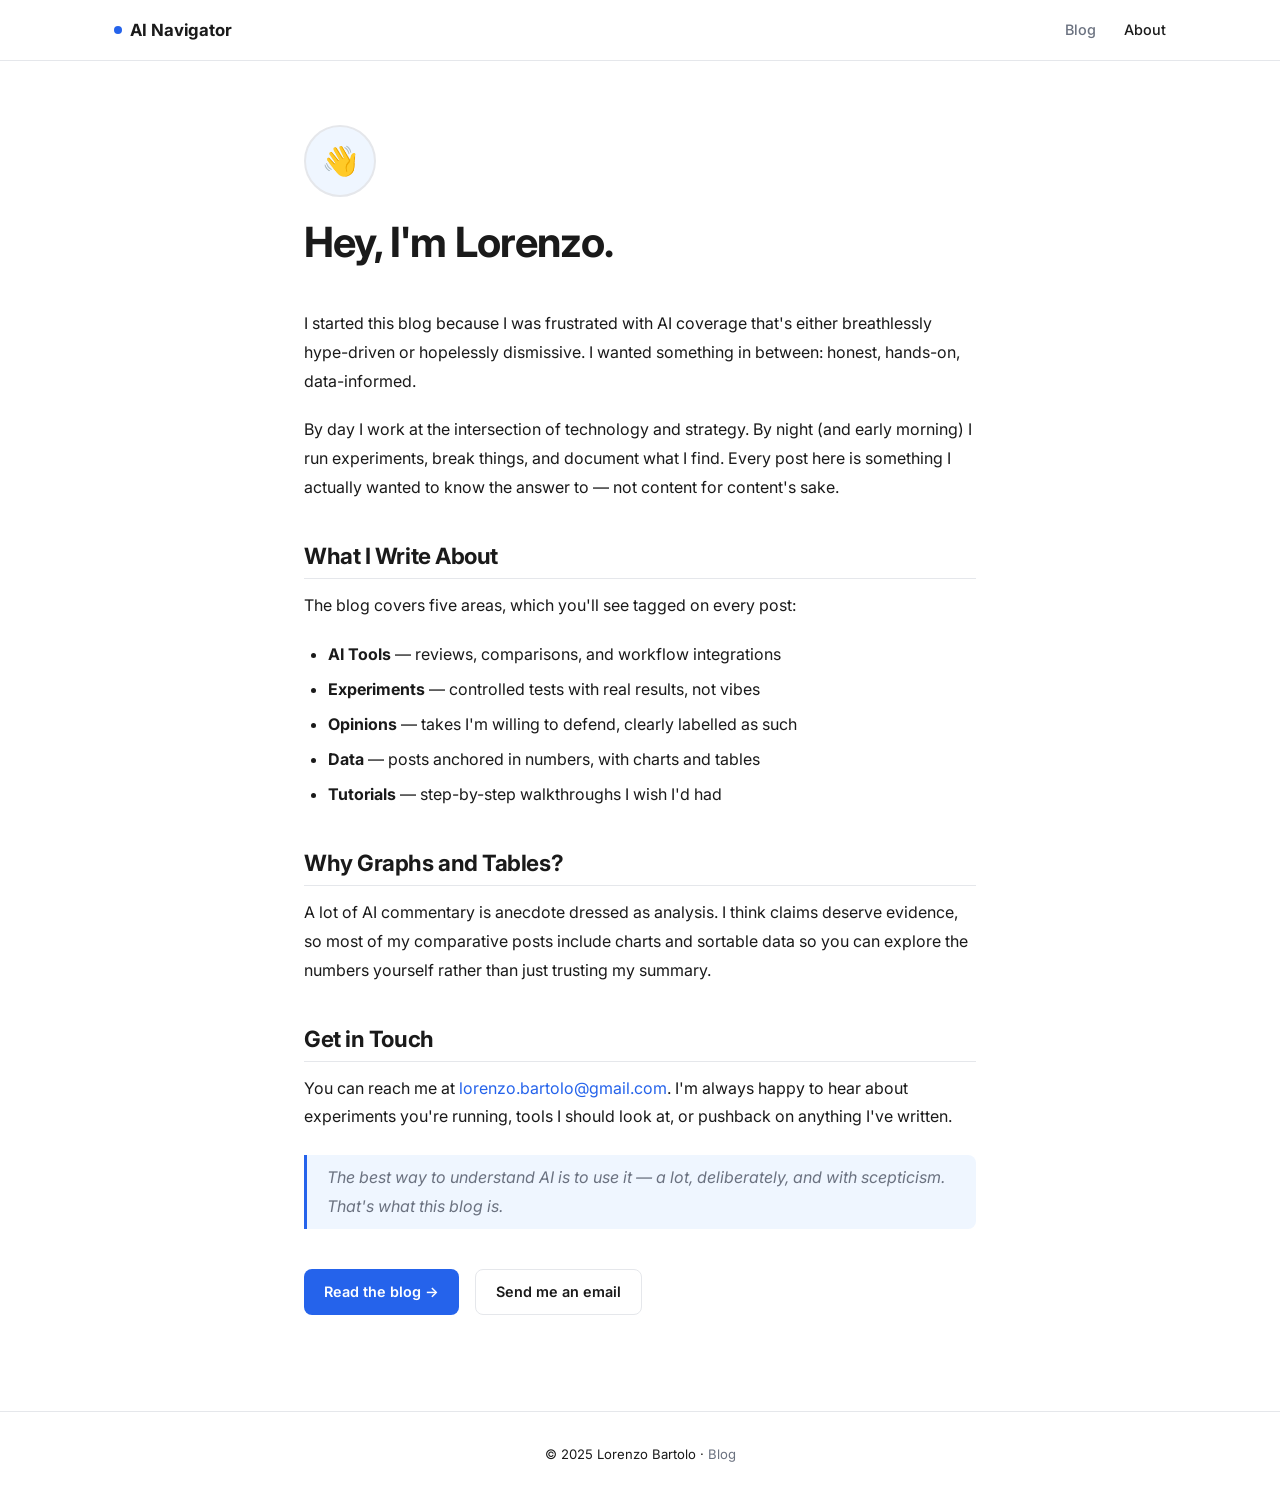
==== about.html @ c218f77f "Add initial project structure with core files - Created .gitignore to exclude node_modules, environm" ====
<!DOCTYPE html>
<html lang="en">
<head>
  <meta charset="UTF-8" />
  <meta name="viewport" content="width=device-width, initial-scale=1.0" />
  <title>About — AI Navigator</title>
  <meta name="description" content="About AI Navigator — Lorenzo Bartolo's blog on navigating the AI landscape." />
  <link rel="preconnect" href="https://fonts.googleapis.com" />
  <link rel="preconnect" href="https://fonts.gstatic.com" crossorigin />
  <link href="https://fonts.googleapis.com/css2?family=Inter:wght@400;500;600;700&display=swap" rel="stylesheet" />
  <link rel="stylesheet" href="style.css" />
</head>
<body>

  <!-- ── Navigation ── -->
  <nav class="nav">
    <div class="nav__inner">
      <a href="index.html" class="nav__logo">
        <span class="nav__logo-dot"></span>
        AI Navigator
      </a>
      <ul class="nav__links">
        <li><a href="index.html">Blog</a></li>
        <li><a href="about.html" class="active">About</a></li>
      </ul>
    </div>
  </nav>

  <!-- ── About ── -->
  <main class="about-layout">

    <div class="about-header">
      <div class="about-avatar" aria-hidden="true">👋</div>
      <h1>Hey, I'm Lorenzo.</h1>
    </div>

    <div class="post-body">

      <p>
        I started this blog because I was frustrated with AI coverage that's either
        breathlessly hype-driven or hopelessly dismissive. I wanted something in between:
        honest, hands-on, data-informed.
      </p>

      <p>
        By day I work at the intersection of technology and strategy. By night (and early
        morning) I run experiments, break things, and document what I find. Every post here
        is something I actually wanted to know the answer to — not content for content's sake.
      </p>

      <h2>What I Write About</h2>

      <p>
        The blog covers five areas, which you'll see tagged on every post:
      </p>

      <ul>
        <li><strong>AI Tools</strong> — reviews, comparisons, and workflow integrations</li>
        <li><strong>Experiments</strong> — controlled tests with real results, not vibes</li>
        <li><strong>Opinions</strong> — takes I'm willing to defend, clearly labelled as such</li>
        <li><strong>Data</strong> — posts anchored in numbers, with charts and tables</li>
        <li><strong>Tutorials</strong> — step-by-step walkthroughs I wish I'd had</li>
      </ul>

      <h2>Why Graphs and Tables?</h2>

      <p>
        A lot of AI commentary is anecdote dressed as analysis. I think claims deserve
        evidence, so most of my comparative posts include charts and sortable data so you
        can explore the numbers yourself rather than just trusting my summary.
      </p>

      <h2>Get in Touch</h2>

      <p>
        You can reach me at
        <a href="mailto:lorenzo.bartolo@gmail.com">lorenzo.bartolo@gmail.com</a>.
        I'm always happy to hear about experiments you're running, tools I should look at,
        or pushback on anything I've written.
      </p>

      <blockquote>
        The best way to understand AI is to use it — a lot, deliberately, and with scepticism.
        That's what this blog is.
      </blockquote>

    </div>

    <div style="margin-top: 2.5rem; display: flex; gap: 1rem; flex-wrap: wrap;">
      <a href="index.html" class="btn btn--primary">Read the blog →</a>
      <a href="mailto:lorenzo.bartolo@gmail.com" class="btn btn--ghost">Send me an email</a>
    </div>

  </main>

  <!-- ── Footer ── -->
  <footer class="footer">
    <p>© 2025 Lorenzo Bartolo · <a href="index.html">Blog</a></p>
  </footer>

  <script src="app.js"></script>
</body>
</html>
---- style.css ----
/* =========================================
   AI Navigator Blog — Shared Stylesheet
   Clean & Minimal
   ========================================= */

/* --- Reset & Base --- */
*, *::before, *::after { box-sizing: border-box; margin: 0; padding: 0; }

:root {
  --text:       #1a1a1a;
  --text-muted: #6b7280;
  --border:     #e5e7eb;
  --bg:         #ffffff;
  --bg-subtle:  #f9fafb;
  --accent:     #2563eb;
  --accent-light: #eff6ff;
  --accent-dark:  #1d4ed8;
  --tag-bg:     #f3f4f6;
  --tag-text:   #374151;
  --radius:     8px;
  --radius-lg:  14px;
  --shadow-sm:  0 1px 3px rgba(0,0,0,.06);
  --shadow:     0 4px 16px rgba(0,0,0,.08);
  --max-w:      720px;
  --max-w-wide: 1100px;
}

html { font-size: 16px; scroll-behavior: smooth; }

body {
  font-family: 'Inter', system-ui, -apple-system, sans-serif;
  background: var(--bg);
  color: var(--text);
  line-height: 1.6;
  -webkit-font-smoothing: antialiased;
}

a { color: var(--accent); text-decoration: none; }
a:hover { text-decoration: underline; }

img { max-width: 100%; display: block; }

/* --- Typography --- */
h1, h2, h3, h4 {
  font-weight: 700;
  line-height: 1.25;
  letter-spacing: -0.02em;
}
h1 { font-size: clamp(1.8rem, 4vw, 2.6rem); }
h2 { font-size: clamp(1.4rem, 3vw, 1.9rem); }
h3 { font-size: 1.2rem; }
h4 { font-size: 1rem; }

p { margin-bottom: 1rem; color: var(--text); }
p:last-child { margin-bottom: 0; }

/* --- Layout Utilities --- */
.container {
  max-width: var(--max-w-wide);
  margin: 0 auto;
  padding: 0 1.5rem;
}
.container--narrow { max-width: var(--max-w); }

/* --- Navigation --- */
.nav {
  position: sticky;
  top: 0;
  z-index: 100;
  background: rgba(255,255,255,0.92);
  backdrop-filter: blur(10px);
  border-bottom: 1px solid var(--border);
}

.nav__inner {
  display: flex;
  align-items: center;
  justify-content: space-between;
  max-width: var(--max-w-wide);
  margin: 0 auto;
  padding: 0 1.5rem;
  height: 60px;
}

.nav__logo {
  font-size: 1.05rem;
  font-weight: 700;
  color: var(--text);
  text-decoration: none;
  display: flex;
  align-items: center;
  gap: 0.5rem;
}
.nav__logo:hover { text-decoration: none; color: var(--accent); }
.nav__logo-dot {
  width: 8px; height: 8px;
  border-radius: 50%;
  background: var(--accent);
  display: inline-block;
}

.nav__links {
  display: flex;
  gap: 1.75rem;
  list-style: none;
  align-items: center;
}

.nav__links a {
  color: var(--text-muted);
  font-size: 0.9rem;
  font-weight: 500;
  transition: color .15s;
  text-decoration: none;
}
.nav__links a:hover, .nav__links a.active { color: var(--text); }

/* --- Hero (Home) --- */
.hero {
  padding: 5rem 1.5rem 3.5rem;
  text-align: center;
  max-width: var(--max-w);
  margin: 0 auto;
}
.hero__eyebrow {
  font-size: 0.8rem;
  font-weight: 600;
  letter-spacing: .1em;
  text-transform: uppercase;
  color: var(--accent);
  margin-bottom: 1rem;
}
.hero__title { margin-bottom: 1rem; }
.hero__desc {
  font-size: 1.1rem;
  color: var(--text-muted);
  max-width: 500px;
  margin: 0 auto;
}

/* --- Tag Filter Bar --- */
.tag-bar {
  display: flex;
  gap: 0.5rem;
  flex-wrap: wrap;
  align-items: center;
  margin-bottom: 2rem;
}

.tag-bar__label {
  font-size: 0.8rem;
  font-weight: 600;
  color: var(--text-muted);
  text-transform: uppercase;
  letter-spacing: .08em;
  margin-right: 0.25rem;
}

/* --- Tags --- */
.tag {
  display: inline-flex;
  align-items: center;
  font-size: 0.75rem;
  font-weight: 600;
  padding: 0.25rem 0.65rem;
  border-radius: 999px;
  background: var(--tag-bg);
  color: var(--tag-text);
  transition: background .15s, color .15s;
  cursor: pointer;
  border: 1px solid transparent;
  user-select: none;
}
.tag:hover { background: var(--accent-light); color: var(--accent); }
.tag.active {
  background: var(--accent);
  color: #fff;
}

/* Tag colors by category */
.tag--ai-tools    { --tag-bg: #eff6ff; --tag-text: #2563eb; }
.tag--experiments { --tag-bg: #f0fdf4; --tag-text: #16a34a; }
.tag--opinions    { --tag-bg: #fef3c7; --tag-text: #d97706; }
.tag--data        { --tag-bg: #fdf4ff; --tag-text: #9333ea; }
.tag--tutorials   { --tag-bg: #fff1f2; --tag-text: #e11d48; }

/* --- Post Grid --- */
.post-grid {
  display: grid;
  grid-template-columns: repeat(auto-fill, minmax(300px, 1fr));
  gap: 1.5rem;
  margin-bottom: 4rem;
}

/* --- Post Card --- */
.post-card {
  border: 1px solid var(--border);
  border-radius: var(--radius-lg);
  padding: 1.5rem;
  background: var(--bg);
  transition: box-shadow .2s, transform .2s;
  display: flex;
  flex-direction: column;
  gap: 0.75rem;
  cursor: pointer;
  text-decoration: none;
  color: inherit;
}
.post-card:hover {
  box-shadow: var(--shadow);
  transform: translateY(-2px);
  text-decoration: none;
  color: inherit;
}

.post-card__tags { display: flex; gap: 0.4rem; flex-wrap: wrap; }
.post-card__title { font-size: 1.1rem; font-weight: 700; line-height: 1.3; }
.post-card__excerpt { font-size: 0.9rem; color: var(--text-muted); line-height: 1.55; }
.post-card__meta {
  display: flex;
  align-items: center;
  gap: 0.5rem;
  font-size: 0.78rem;
  color: var(--text-muted);
  margin-top: auto;
  padding-top: 0.5rem;
  border-top: 1px solid var(--border);
}
.post-card__meta-dot { width: 3px; height: 3px; border-radius: 50%; background: var(--border); }

/* --- No Results --- */
.no-results {
  text-align: center;
  padding: 3rem 1rem;
  color: var(--text-muted);
  grid-column: 1 / -1;
}
.no-results p { font-size: 1.1rem; }

/* --- Section Divider --- */
.section-divider {
  border: none;
  border-top: 1px solid var(--border);
  margin: 3rem 0;
}

/* --- Newsletter --- */
.newsletter {
  background: var(--bg-subtle);
  border: 1px solid var(--border);
  border-radius: var(--radius-lg);
  padding: 2.5rem;
  text-align: center;
  margin-bottom: 4rem;
}
.newsletter h2 { font-size: 1.4rem; margin-bottom: 0.5rem; }
.newsletter p { color: var(--text-muted); margin-bottom: 1.5rem; }

.newsletter__form {
  display: flex;
  gap: 0.5rem;
  max-width: 420px;
  margin: 0 auto;
  flex-wrap: wrap;
}
.newsletter__input {
  flex: 1;
  min-width: 200px;
  padding: 0.65rem 1rem;
  border: 1px solid var(--border);
  border-radius: var(--radius);
  font-size: 0.9rem;
  outline: none;
  transition: border-color .15s;
  background: var(--bg);
}
.newsletter__input:focus { border-color: var(--accent); }

/* --- Buttons --- */
.btn {
  display: inline-flex;
  align-items: center;
  gap: 0.4rem;
  padding: 0.65rem 1.25rem;
  border-radius: var(--radius);
  font-size: 0.9rem;
  font-weight: 600;
  cursor: pointer;
  border: none;
  transition: background .15s, transform .1s;
}
.btn:active { transform: scale(.98); }

.btn--primary {
  background: var(--accent);
  color: #fff;
}
.btn--primary:hover { background: var(--accent-dark); text-decoration: none; color: #fff; }

.btn--ghost {
  background: transparent;
  color: var(--text);
  border: 1px solid var(--border);
}
.btn--ghost:hover { background: var(--bg-subtle); text-decoration: none; color: var(--text); }

/* --- Footer --- */
.footer {
  border-top: 1px solid var(--border);
  padding: 2rem 1.5rem;
  text-align: center;
  font-size: 0.82rem;
  color: var(--text-muted);
}
.footer a { color: var(--text-muted); }
.footer a:hover { color: var(--text); }

/* --- Post Page Layout --- */
.post-layout {
  max-width: var(--max-w);
  margin: 3rem auto 5rem;
  padding: 0 1.5rem;
}

.post-header { margin-bottom: 2.5rem; }
.post-header__tags { display: flex; gap: 0.4rem; margin-bottom: 1rem; }
.post-header__title { margin-bottom: 0.75rem; }
.post-header__meta {
  font-size: 0.85rem;
  color: var(--text-muted);
  display: flex;
  gap: 1rem;
  align-items: center;
  flex-wrap: wrap;
}

/* --- Post Body --- */
.post-body { line-height: 1.8; }

.post-body h2 {
  font-size: 1.4rem;
  margin: 2.5rem 0 0.75rem;
  padding-bottom: 0.5rem;
  border-bottom: 1px solid var(--border);
}
.post-body h3 { font-size: 1.15rem; margin: 2rem 0 0.5rem; }
.post-body p { color: var(--text); margin-bottom: 1.25rem; }

.post-body ul, .post-body ol {
  margin: 1rem 0 1.25rem 1.5rem;
  color: var(--text);
}
.post-body li { margin-bottom: 0.4rem; }

.post-body blockquote {
  border-left: 3px solid var(--accent);
  padding: 0.5rem 1.25rem;
  margin: 1.5rem 0;
  background: var(--accent-light);
  border-radius: 0 var(--radius) var(--radius) 0;
  color: var(--text-muted);
  font-style: italic;
}

.post-body code {
  font-family: 'Fira Code', 'Cascadia Code', monospace;
  font-size: 0.85em;
  background: var(--tag-bg);
  padding: 0.1em 0.35em;
  border-radius: 4px;
  color: #e11d48;
}

/* --- Chart Container --- */
.chart-wrap {
  background: var(--bg);
  border: 1px solid var(--border);
  border-radius: var(--radius-lg);
  padding: 1.5rem;
  margin: 1.5rem 0;
}
.chart-wrap__title {
  font-size: 0.85rem;
  font-weight: 600;
  color: var(--text-muted);
  text-transform: uppercase;
  letter-spacing: .07em;
  margin-bottom: 1rem;
}
.chart-wrap canvas { max-height: 300px; }

/* --- Data Table --- */
.table-wrap {
  overflow-x: auto;
  border: 1px solid var(--border);
  border-radius: var(--radius-lg);
  margin: 1.5rem 0;
}

.data-table {
  width: 100%;
  border-collapse: collapse;
  font-size: 0.88rem;
}
.data-table th {
  background: var(--bg-subtle);
  padding: 0.75rem 1rem;
  text-align: left;
  font-size: 0.75rem;
  font-weight: 700;
  text-transform: uppercase;
  letter-spacing: .07em;
  color: var(--text-muted);
  border-bottom: 1px solid var(--border);
  cursor: pointer;
  user-select: none;
  white-space: nowrap;
}
.data-table th:hover { color: var(--text); }
.data-table th .sort-icon { margin-left: 4px; opacity: 0.4; }
.data-table th.sorted .sort-icon { opacity: 1; color: var(--accent); }

.data-table td {
  padding: 0.75rem 1rem;
  border-bottom: 1px solid var(--border);
  color: var(--text);
}
.data-table tr:last-child td { border-bottom: none; }
.data-table tr:hover td { background: var(--bg-subtle); }

/* Score bar inside table */
.score-bar {
  display: flex;
  align-items: center;
  gap: 0.5rem;
}
.score-bar__track {
  flex: 1;
  height: 6px;
  background: var(--tag-bg);
  border-radius: 999px;
  overflow: hidden;
}
.score-bar__fill {
  height: 100%;
  border-radius: 999px;
  background: var(--accent);
  transition: width .3s;
}

/* --- About Page --- */
.about-layout {
  max-width: var(--max-w);
  margin: 4rem auto 6rem;
  padding: 0 1.5rem;
}
.about-header { margin-bottom: 2.5rem; }
.about-avatar {
  width: 72px;
  height: 72px;
  border-radius: 50%;
  background: var(--accent-light);
  border: 2px solid var(--border);
  display: flex;
  align-items: center;
  justify-content: center;
  font-size: 1.8rem;
  margin-bottom: 1.25rem;
}

/* --- Toast / Success --- */
.toast {
  display: none;
  background: #022c22;
  color: #86efac;
  font-size: 0.85rem;
  padding: 0.6rem 1rem;
  border-radius: var(--radius);
  margin-top: 0.75rem;
  text-align: center;
}
.toast.show { display: block; }

/* --- Responsive --- */
@media (max-width: 640px) {
  .nav__links { gap: 1rem; }
  .post-grid { grid-template-columns: 1fr; }
  .newsletter { padding: 1.5rem 1rem; }
  .newsletter__form { flex-direction: column; }
  .hero { padding: 3rem 1rem 2rem; }
}
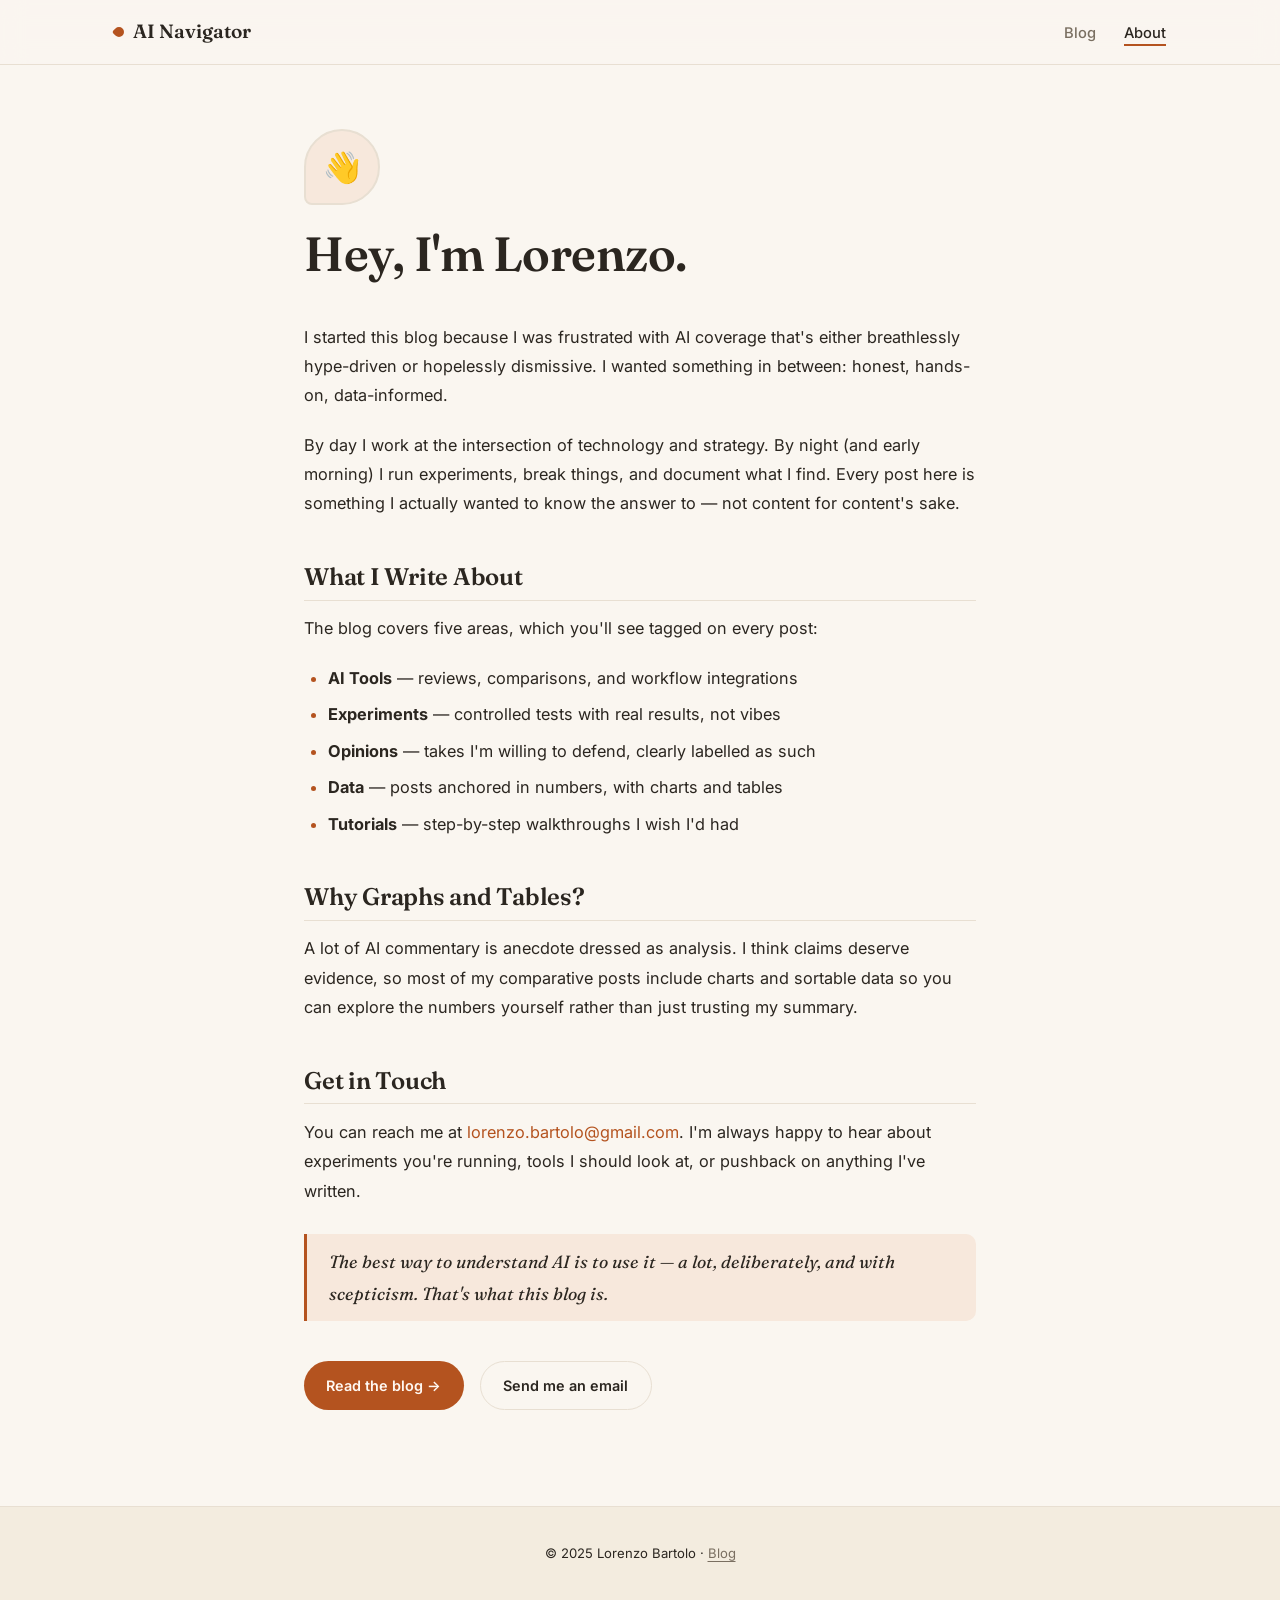
==== commit 90d2cd77: "Redesign UI with humanistic tech theme - Warm paper-tone palette (cream background, warm ink, terrac" ====
--- a/about.html
+++ b/about.html
@@ -7,7 +7,7 @@
   <meta name="description" content="About AI Navigator — Lorenzo Bartolo's blog on navigating the AI landscape." />
   <link rel="preconnect" href="https://fonts.googleapis.com" />
   <link rel="preconnect" href="https://fonts.gstatic.com" crossorigin />
-  <link href="https://fonts.googleapis.com/css2?family=Inter:wght@400;500;600;700&display=swap" rel="stylesheet" />
+  <link href="https://fonts.googleapis.com/css2?family=Fraunces:ital,opsz,wght@0,9..144,500..700;1,9..144,500..700&family=Inter:wght@400;500;600;700&display=swap" rel="stylesheet" />
   <link rel="stylesheet" href="style.css" />
 </head>
 <body>
--- a/style.css
+++ b/style.css
@@ -1,55 +1,74 @@
 /* =========================================
    AI Navigator Blog — Shared Stylesheet
-   Clean & Minimal
+   Theme: Humanistic Tech
+   Warm paper tones, serif display type,
+   terracotta & sage accents, soft shapes.
    ========================================= */
 
 /* --- Reset & Base --- */
 *, *::before, *::after { box-sizing: border-box; margin: 0; padding: 0; }
 
 :root {
-  --text:       #1a1a1a;
-  --text-muted: #6b7280;
-  --border:     #e5e7eb;
-  --bg:         #ffffff;
-  --bg-subtle:  #f9fafb;
-  --accent:     #2563eb;
-  --accent-light: #eff6ff;
-  --accent-dark:  #1d4ed8;
-  --tag-bg:     #f3f4f6;
-  --tag-text:   #374151;
-  --radius:     8px;
-  --radius-lg:  14px;
-  --shadow-sm:  0 1px 3px rgba(0,0,0,.06);
-  --shadow:     0 4px 16px rgba(0,0,0,.08);
+  /* Ink & paper */
+  --text:       #2b2620;
+  --text-muted: #7a6f61;
+  --border:     #e8dfd2;
+  --bg:         #faf6f0;
+  --bg-subtle:  #f3ecdf;
+  --surface:    #fffdf9;
+
+  /* Terracotta accent */
+  --accent:       #b4531f;
+  --accent-light: #f7e8dc;
+  --accent-dark:  #93431a;
+
+  /* Sage secondary */
+  --sage:       #5d7052;
+  --sage-light: #ecf0e5;
+
+  --tag-bg:     #efe7d9;
+  --tag-text:   #5c5244;
+
+  --radius:     10px;
+  --radius-lg:  18px;
+  --shadow-sm:  0 1px 3px rgba(90, 70, 40, .08);
+  --shadow:     0 6px 24px rgba(90, 70, 40, .12);
   --max-w:      720px;
   --max-w-wide: 1100px;
+
+  --font-body:    'Inter', system-ui, -apple-system, sans-serif;
+  --font-display: 'Fraunces', 'Georgia', serif;
 }
 
 html { font-size: 16px; scroll-behavior: smooth; }
 
 body {
-  font-family: 'Inter', system-ui, -apple-system, sans-serif;
+  font-family: var(--font-body);
   background: var(--bg);
   color: var(--text);
-  line-height: 1.6;
+  line-height: 1.65;
   -webkit-font-smoothing: antialiased;
 }
 
+::selection { background: var(--accent-light); color: var(--accent-dark); }
+
 a { color: var(--accent); text-decoration: none; }
-a:hover { text-decoration: underline; }
+a:hover { text-decoration: underline; text-underline-offset: 3px; }
 
 img { max-width: 100%; display: block; }
 
 /* --- Typography --- */
 h1, h2, h3, h4 {
-  font-weight: 700;
-  line-height: 1.25;
-  letter-spacing: -0.02em;
-}
-h1 { font-size: clamp(1.8rem, 4vw, 2.6rem); }
-h2 { font-size: clamp(1.4rem, 3vw, 1.9rem); }
-h3 { font-size: 1.2rem; }
-h4 { font-size: 1rem; }
+  font-family: var(--font-display);
+  font-weight: 600;
+  line-height: 1.2;
+  letter-spacing: -0.01em;
+  color: var(--text);
+}
+h1 { font-size: clamp(2rem, 4.5vw, 3rem); }
+h2 { font-size: clamp(1.45rem, 3vw, 2rem); }
+h3 { font-size: 1.25rem; }
+h4 { font-size: 1.05rem; }
 
 p { margin-bottom: 1rem; color: var(--text); }
 p:last-child { margin-bottom: 0; }
@@ -67,8 +86,8 @@
   position: sticky;
   top: 0;
   z-index: 100;
-  background: rgba(255,255,255,0.92);
-  backdrop-filter: blur(10px);
+  background: rgba(250, 246, 240, 0.9);
+  backdrop-filter: blur(12px);
   border-bottom: 1px solid var(--border);
 }
 
@@ -79,24 +98,26 @@
   max-width: var(--max-w-wide);
   margin: 0 auto;
   padding: 0 1.5rem;
-  height: 60px;
+  height: 64px;
 }
 
 .nav__logo {
-  font-size: 1.05rem;
-  font-weight: 700;
+  font-family: var(--font-display);
+  font-size: 1.2rem;
+  font-weight: 600;
   color: var(--text);
   text-decoration: none;
   display: flex;
   align-items: center;
-  gap: 0.5rem;
+  gap: 0.55rem;
 }
 .nav__logo:hover { text-decoration: none; color: var(--accent); }
 .nav__logo-dot {
-  width: 8px; height: 8px;
-  border-radius: 50%;
+  width: 10px; height: 10px;
+  border-radius: 50% 50% 50% 2px;
   background: var(--accent);
   display: inline-block;
+  transform: rotate(45deg);
 }
 
 .nav__links {
@@ -108,16 +129,19 @@
 
 .nav__links a {
   color: var(--text-muted);
-  font-size: 0.9rem;
+  font-size: 0.92rem;
   font-weight: 500;
   transition: color .15s;
   text-decoration: none;
-}
-.nav__links a:hover, .nav__links a.active { color: var(--text); }
+  padding-bottom: 2px;
+  border-bottom: 2px solid transparent;
+}
+.nav__links a:hover { color: var(--text); }
+.nav__links a.active { color: var(--text); border-bottom-color: var(--accent); }
 
 /* --- Hero (Home) --- */
 .hero {
-  padding: 5rem 1.5rem 3.5rem;
+  padding: 5.5rem 1.5rem 4rem;
   text-align: center;
   max-width: var(--max-w);
   margin: 0 auto;
@@ -125,16 +149,20 @@
 .hero__eyebrow {
   font-size: 0.8rem;
   font-weight: 600;
-  letter-spacing: .1em;
+  letter-spacing: .14em;
   text-transform: uppercase;
-  color: var(--accent);
-  margin-bottom: 1rem;
-}
-.hero__title { margin-bottom: 1rem; }
+  color: var(--sage);
+  margin-bottom: 1.1rem;
+}
+.hero__title {
+  margin-bottom: 1.1rem;
+  font-style: italic;
+  font-weight: 550;
+}
 .hero__desc {
-  font-size: 1.1rem;
-  color: var(--text-muted);
-  max-width: 500px;
+  font-size: 1.12rem;
+  color: var(--text-muted);
+  max-width: 520px;
   margin: 0 auto;
 }
 
@@ -152,7 +180,7 @@
   font-weight: 600;
   color: var(--text-muted);
   text-transform: uppercase;
-  letter-spacing: .08em;
+  letter-spacing: .1em;
   margin-right: 0.25rem;
 }
 
@@ -162,27 +190,28 @@
   align-items: center;
   font-size: 0.75rem;
   font-weight: 600;
-  padding: 0.25rem 0.65rem;
+  padding: 0.28rem 0.7rem;
   border-radius: 999px;
   background: var(--tag-bg);
   color: var(--tag-text);
-  transition: background .15s, color .15s;
+  transition: background .15s, color .15s, border-color .15s;
   cursor: pointer;
   border: 1px solid transparent;
   user-select: none;
-}
-.tag:hover { background: var(--accent-light); color: var(--accent); }
+  font-family: var(--font-body);
+}
+.tag:hover { border-color: currentColor; }
 .tag.active {
-  background: var(--accent);
-  color: #fff;
-}
-
-/* Tag colors by category */
-.tag--ai-tools    { --tag-bg: #eff6ff; --tag-text: #2563eb; }
-.tag--experiments { --tag-bg: #f0fdf4; --tag-text: #16a34a; }
-.tag--opinions    { --tag-bg: #fef3c7; --tag-text: #d97706; }
-.tag--data        { --tag-bg: #fdf4ff; --tag-text: #9333ea; }
-.tag--tutorials   { --tag-bg: #fff1f2; --tag-text: #e11d48; }
+  background: var(--text);
+  color: var(--bg);
+}
+
+/* Tag colors by category — warm, earthy variants */
+.tag--ai-tools    { --tag-bg: #f7e8dc; --tag-text: #a1490f; }
+.tag--experiments { --tag-bg: #ecf0e5; --tag-text: #4e6b3c; }
+.tag--opinions    { --tag-bg: #f9edd2; --tag-text: #93690a; }
+.tag--data        { --tag-bg: #ece7f2; --tag-text: #6a4e8f; }
+.tag--tutorials   { --tag-bg: #f8e4e0; --tag-text: #a53d33; }
 
 /* --- Post Grid --- */
 .post-grid {
@@ -196,9 +225,10 @@
 .post-card {
   border: 1px solid var(--border);
   border-radius: var(--radius-lg);
-  padding: 1.5rem;
-  background: var(--bg);
-  transition: box-shadow .2s, transform .2s;
+  padding: 1.65rem;
+  background: var(--surface);
+  box-shadow: var(--shadow-sm);
+  transition: box-shadow .25s, transform .25s, border-color .25s;
   display: flex;
   flex-direction: column;
   gap: 0.75rem;
@@ -208,14 +238,38 @@
 }
 .post-card:hover {
   box-shadow: var(--shadow);
-  transform: translateY(-2px);
+  transform: translateY(-3px);
+  border-color: #dccdb8;
   text-decoration: none;
   color: inherit;
 }
 
-.post-card__tags { display: flex; gap: 0.4rem; flex-wrap: wrap; }
-.post-card__title { font-size: 1.1rem; font-weight: 700; line-height: 1.3; }
-.post-card__excerpt { font-size: 0.9rem; color: var(--text-muted); line-height: 1.55; }
+.post-card__tags { display: flex; gap: 0.4rem; flex-wrap: wrap; align-items: center; }
+
+/* --- "New" badge on recent posts --- */
+.badge--new {
+  display: inline-flex;
+  align-items: center;
+  font-size: 0.65rem;
+  font-weight: 800;
+  letter-spacing: 0.08em;
+  text-transform: uppercase;
+  background: var(--sage-light);
+  color: var(--sage);
+  border: 1px solid #c6d1b8;
+  border-radius: 100px;
+  padding: 2px 8px;
+  line-height: 1.4;
+  flex-shrink: 0;
+}
+.post-card__title {
+  font-family: var(--font-display);
+  font-size: 1.22rem;
+  font-weight: 600;
+  line-height: 1.3;
+}
+.post-card:hover .post-card__title { color: var(--accent-dark); }
+.post-card__excerpt { font-size: 0.9rem; color: var(--text-muted); line-height: 1.6; }
 .post-card__meta {
   display: flex;
   align-items: center;
@@ -223,10 +277,10 @@
   font-size: 0.78rem;
   color: var(--text-muted);
   margin-top: auto;
-  padding-top: 0.5rem;
-  border-top: 1px solid var(--border);
-}
-.post-card__meta-dot { width: 3px; height: 3px; border-radius: 50%; background: var(--border); }
+  padding-top: 0.65rem;
+  border-top: 1px dashed var(--border);
+}
+.post-card__meta-dot { width: 3px; height: 3px; border-radius: 50%; background: var(--text-muted); opacity: .5; }
 
 /* --- No Results --- */
 .no-results {
@@ -235,7 +289,7 @@
   color: var(--text-muted);
   grid-column: 1 / -1;
 }
-.no-results p { font-size: 1.1rem; }
+.no-results p { font-size: 1.1rem; font-style: italic; font-family: var(--font-display); }
 
 /* --- Section Divider --- */
 .section-divider {
@@ -249,53 +303,70 @@
   background: var(--bg-subtle);
   border: 1px solid var(--border);
   border-radius: var(--radius-lg);
-  padding: 2.5rem;
+  padding: 3rem 2.5rem;
   text-align: center;
   margin-bottom: 4rem;
 }
-.newsletter h2 { font-size: 1.4rem; margin-bottom: 0.5rem; }
+.newsletter h2 { font-size: 1.55rem; margin-bottom: 0.5rem; font-style: italic; font-weight: 550; }
 .newsletter p { color: var(--text-muted); margin-bottom: 1.5rem; }
 
 .newsletter__form {
   display: flex;
   gap: 0.5rem;
-  max-width: 420px;
+  max-width: 440px;
   margin: 0 auto;
   flex-wrap: wrap;
 }
 .newsletter__input {
   flex: 1;
   min-width: 200px;
-  padding: 0.65rem 1rem;
-  border: 1px solid var(--border);
-  border-radius: var(--radius);
+  padding: 0.7rem 1.1rem;
+  border: 1px solid var(--border);
+  border-radius: 999px;
   font-size: 0.9rem;
+  font-family: var(--font-body);
   outline: none;
-  transition: border-color .15s;
-  background: var(--bg);
-}
-.newsletter__input:focus { border-color: var(--accent); }
+  transition: border-color .15s, box-shadow .15s;
+  background: var(--surface);
+  color: var(--text);
+}
+.newsletter__input::placeholder { color: var(--text-muted); }
+.newsletter__input:focus {
+  border-color: var(--accent);
+  box-shadow: 0 0 0 3px var(--accent-light);
+}
 
 /* --- Buttons --- */
 .btn {
   display: inline-flex;
   align-items: center;
   gap: 0.4rem;
-  padding: 0.65rem 1.25rem;
-  border-radius: var(--radius);
+  padding: 0.7rem 1.4rem;
+  border-radius: 999px;
   font-size: 0.9rem;
   font-weight: 600;
+  font-family: var(--font-body);
   cursor: pointer;
   border: none;
-  transition: background .15s, transform .1s;
+  transition: background .15s, transform .1s, box-shadow .15s;
 }
 .btn:active { transform: scale(.98); }
+.btn:disabled {
+  opacity: 0.65;
+  cursor: not-allowed;
+  transform: none;
+}
 
 .btn--primary {
   background: var(--accent);
-  color: #fff;
-}
-.btn--primary:hover { background: var(--accent-dark); text-decoration: none; color: #fff; }
+  color: #fff8f2;
+}
+.btn--primary:hover {
+  background: var(--accent-dark);
+  text-decoration: none;
+  color: #fff8f2;
+  box-shadow: var(--shadow-sm);
+}
 
 .btn--ghost {
   background: transparent;
@@ -307,13 +378,14 @@
 /* --- Footer --- */
 .footer {
   border-top: 1px solid var(--border);
-  padding: 2rem 1.5rem;
+  padding: 2.25rem 1.5rem;
   text-align: center;
   font-size: 0.82rem;
   color: var(--text-muted);
-}
-.footer a { color: var(--text-muted); }
-.footer a:hover { color: var(--text); }
+  background: var(--bg-subtle);
+}
+.footer a { color: var(--text-muted); text-decoration: underline; text-underline-offset: 3px; }
+.footer a:hover { color: var(--accent); }
 
 /* --- Post Page Layout --- */
 .post-layout {
@@ -323,8 +395,8 @@
 }
 
 .post-header { margin-bottom: 2.5rem; }
-.post-header__tags { display: flex; gap: 0.4rem; margin-bottom: 1rem; }
-.post-header__title { margin-bottom: 0.75rem; }
+.post-header__tags { display: flex; gap: 0.4rem; margin-bottom: 1.1rem; }
+.post-header__title { margin-bottom: 0.85rem; }
 .post-header__meta {
   font-size: 0.85rem;
   color: var(--text-muted);
@@ -335,57 +407,63 @@
 }
 
 /* --- Post Body --- */
-.post-body { line-height: 1.8; }
+.post-body { line-height: 1.8; font-size: 1.02rem; }
 
 .post-body h2 {
-  font-size: 1.4rem;
-  margin: 2.5rem 0 0.75rem;
+  font-size: 1.5rem;
+  margin: 2.75rem 0 0.85rem;
   padding-bottom: 0.5rem;
   border-bottom: 1px solid var(--border);
 }
-.post-body h3 { font-size: 1.15rem; margin: 2rem 0 0.5rem; }
+.post-body h3 { font-size: 1.2rem; margin: 2rem 0 0.5rem; }
 .post-body p { color: var(--text); margin-bottom: 1.25rem; }
 
 .post-body ul, .post-body ol {
   margin: 1rem 0 1.25rem 1.5rem;
   color: var(--text);
 }
-.post-body li { margin-bottom: 0.4rem; }
+.post-body li { margin-bottom: 0.45rem; }
+.post-body li::marker { color: var(--accent); }
 
 .post-body blockquote {
+  font-family: var(--font-display);
+  font-size: 1.08em;
   border-left: 3px solid var(--accent);
-  padding: 0.5rem 1.25rem;
-  margin: 1.5rem 0;
+  padding: 0.75rem 1.4rem;
+  margin: 1.75rem 0;
   background: var(--accent-light);
   border-radius: 0 var(--radius) var(--radius) 0;
-  color: var(--text-muted);
+  color: var(--text);
   font-style: italic;
 }
 
 .post-body code {
   font-family: 'Fira Code', 'Cascadia Code', monospace;
   font-size: 0.85em;
-  background: var(--tag-bg);
+  background: var(--bg-subtle);
+  border: 1px solid var(--border);
   padding: 0.1em 0.35em;
-  border-radius: 4px;
-  color: #e11d48;
+  border-radius: 5px;
+  color: var(--accent-dark);
 }
 
 /* --- Chart Container --- */
 .chart-wrap {
-  background: var(--bg);
+  background: var(--surface);
   border: 1px solid var(--border);
   border-radius: var(--radius-lg);
   padding: 1.5rem;
   margin: 1.5rem 0;
+  box-shadow: var(--shadow-sm);
 }
 .chart-wrap__title {
   font-size: 0.85rem;
   font-weight: 600;
   color: var(--text-muted);
   text-transform: uppercase;
-  letter-spacing: .07em;
+  letter-spacing: .09em;
   margin-bottom: 1rem;
+  font-family: var(--font-body);
 }
 .chart-wrap canvas { max-height: 300px; }
 
@@ -395,6 +473,8 @@
   border: 1px solid var(--border);
   border-radius: var(--radius-lg);
   margin: 1.5rem 0;
+  background: var(--surface);
+  box-shadow: var(--shadow-sm);
 }
 
 .data-table {
@@ -409,7 +489,7 @@
   font-size: 0.75rem;
   font-weight: 700;
   text-transform: uppercase;
-  letter-spacing: .07em;
+  letter-spacing: .08em;
   color: var(--text-muted);
   border-bottom: 1px solid var(--border);
   cursor: pointer;
@@ -456,36 +536,40 @@
 }
 .about-header { margin-bottom: 2.5rem; }
 .about-avatar {
-  width: 72px;
-  height: 72px;
-  border-radius: 50%;
+  width: 76px;
+  height: 76px;
+  border-radius: 50% 50% 50% 8px;
   background: var(--accent-light);
   border: 2px solid var(--border);
   display: flex;
   align-items: center;
   justify-content: center;
-  font-size: 1.8rem;
+  font-size: 1.9rem;
   margin-bottom: 1.25rem;
 }
 
 /* --- Toast / Success --- */
 .toast {
   display: none;
-  background: #022c22;
-  color: #86efac;
+  background: var(--sage);
+  color: #f2f5ec;
   font-size: 0.85rem;
-  padding: 0.6rem 1rem;
-  border-radius: var(--radius);
-  margin-top: 0.75rem;
+  padding: 0.65rem 1rem;
+  border-radius: 999px;
+  margin-top: 0.85rem;
   text-align: center;
 }
-.toast.show { display: block; }
+.toast.show { display: inline-block; }
+.toast.toast--error {
+  background: #7c2d1d;
+  color: #f8ddd5;
+}
 
 /* --- Responsive --- */
 @media (max-width: 640px) {
   .nav__links { gap: 1rem; }
   .post-grid { grid-template-columns: 1fr; }
-  .newsletter { padding: 1.5rem 1rem; }
+  .newsletter { padding: 1.75rem 1.25rem; }
   .newsletter__form { flex-direction: column; }
-  .hero { padding: 3rem 1rem 2rem; }
-}
+  .hero { padding: 3.5rem 1rem 2.5rem; }
+}
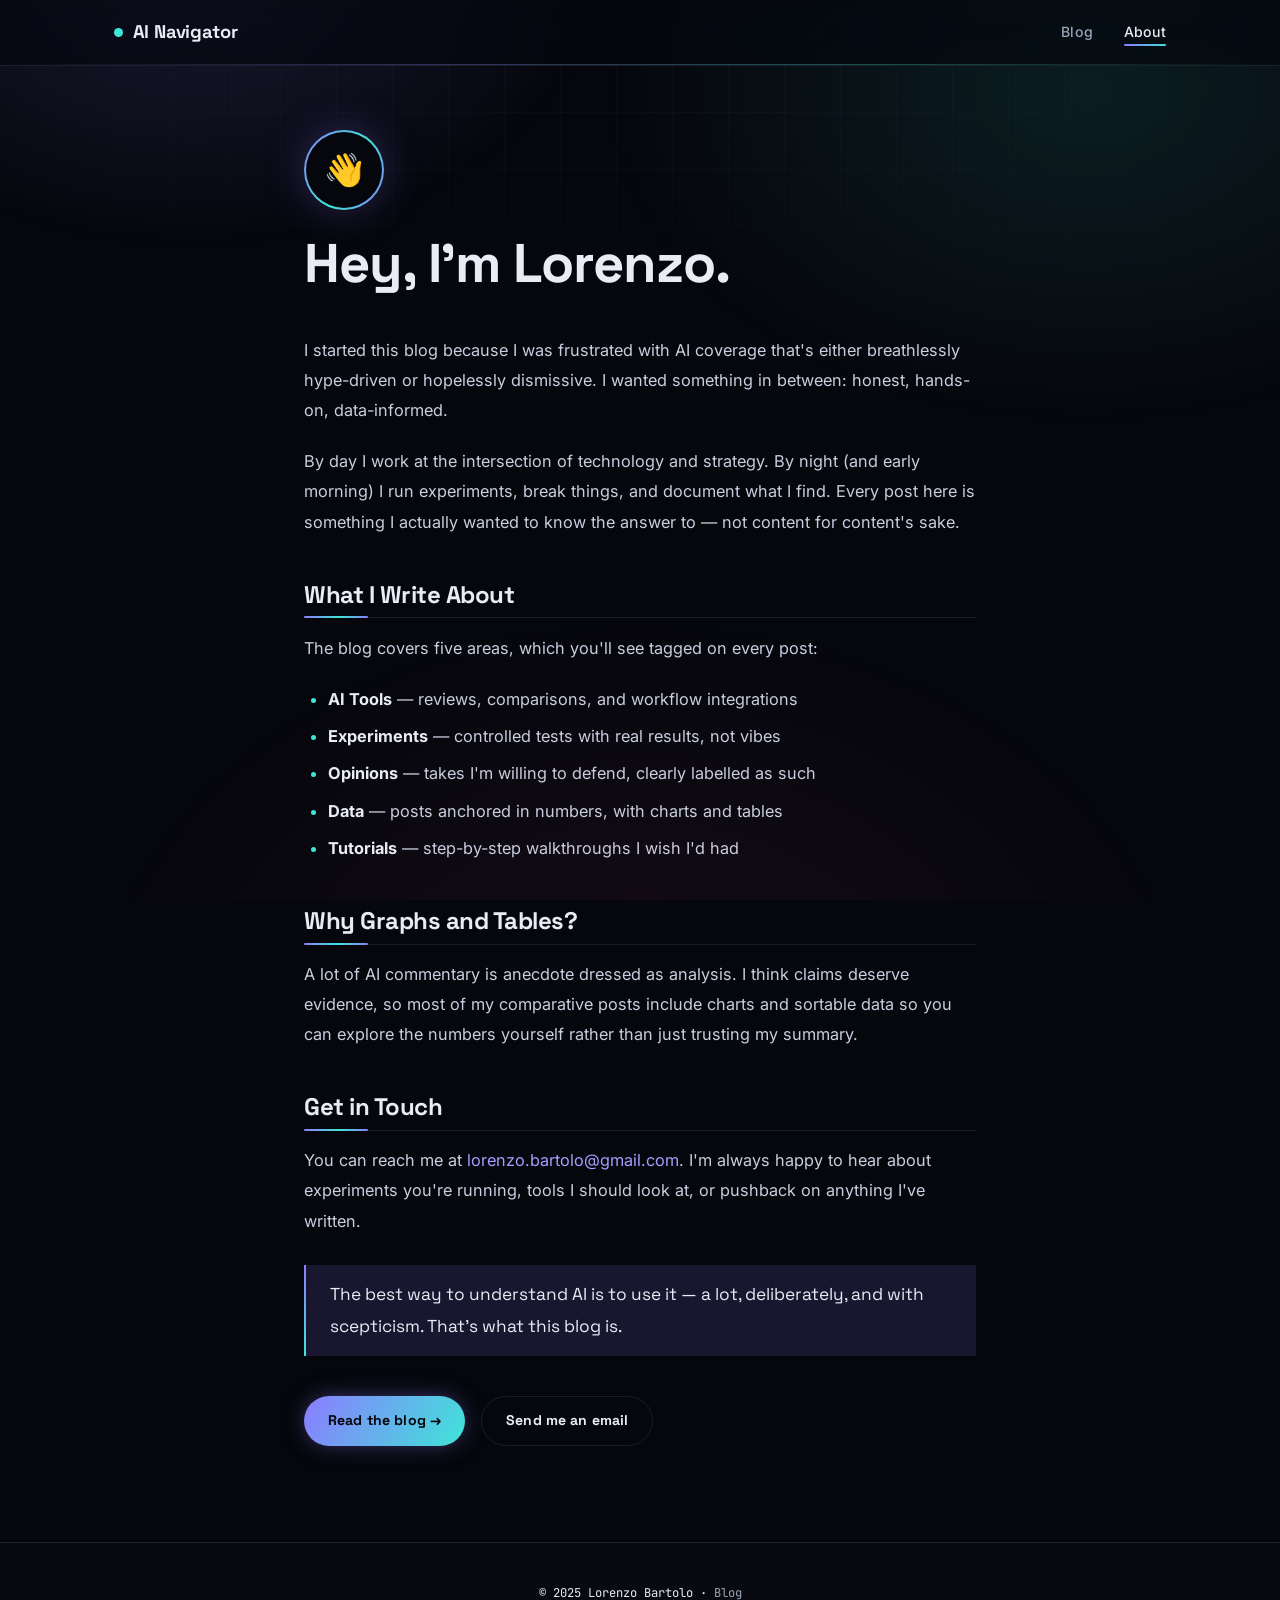
==== commit c56f1836: "Redesign UI with dark futuristic 'Digital Aurora' theme - Deep-space dark palette with fixed aurora " ====
--- a/about.html
+++ b/about.html
@@ -7,7 +7,7 @@
   <meta name="description" content="About AI Navigator — Lorenzo Bartolo's blog on navigating the AI landscape." />
   <link rel="preconnect" href="https://fonts.googleapis.com" />
   <link rel="preconnect" href="https://fonts.gstatic.com" crossorigin />
-  <link href="https://fonts.googleapis.com/css2?family=Fraunces:ital,opsz,wght@0,9..144,500..700;1,9..144,500..700&family=Inter:wght@400;500;600;700&display=swap" rel="stylesheet" />
+  <link href="https://fonts.googleapis.com/css2?family=Space+Grotesk:wght@500;600;700&family=Inter:wght@400;500;600;700&family=JetBrains+Mono:wght@400;500;700&display=swap" rel="stylesheet" />
   <link rel="stylesheet" href="style.css" />
 </head>
 <body>
--- a/style.css
+++ b/style.css
@@ -1,43 +1,46 @@
-/* =========================================
+/* ══════════════════════════════════════════════════════
    AI Navigator Blog — Shared Stylesheet
-   Theme: Humanistic Tech
-   Warm paper tones, serif display type,
-   terracotta & sage accents, soft shapes.
-   ========================================= */
+   Theme: DIGITAL AURORA · 2026
+   Deep-space dark, glassmorphism, gradient glow accents,
+   Space Grotesk display type, kinetic micro-interactions.
+   ══════════════════════════════════════════════════════ */
 
 /* --- Reset & Base --- */
 *, *::before, *::after { box-sizing: border-box; margin: 0; padding: 0; }
 
 :root {
-  /* Ink & paper */
-  --text:       #2b2620;
-  --text-muted: #7a6f61;
-  --border:     #e8dfd2;
-  --bg:         #faf6f0;
-  --bg-subtle:  #f3ecdf;
-  --surface:    #fffdf9;
-
-  /* Terracotta accent */
-  --accent:       #b4531f;
-  --accent-light: #f7e8dc;
-  --accent-dark:  #93431a;
-
-  /* Sage secondary */
-  --sage:       #5d7052;
-  --sage-light: #ecf0e5;
-
-  --tag-bg:     #efe7d9;
-  --tag-text:   #5c5244;
-
-  --radius:     10px;
-  --radius-lg:  18px;
-  --shadow-sm:  0 1px 3px rgba(90, 70, 40, .08);
-  --shadow:     0 6px 24px rgba(90, 70, 40, .12);
+  /* Ink on deep space */
+  --text:       #e9ecf5;
+  --text-muted: #9aa3b8;
+  --border:     rgba(255, 255, 255, 0.09);
+  --bg:         #06070d;
+  --bg-subtle:  rgba(255, 255, 255, 0.045);
+  --surface:    rgba(255, 255, 255, 0.03);
+
+  /* Electric accent system */
+  --accent:       #8b7cff;
+  --accent-light: rgba(139, 124, 255, 0.14);
+  --accent-dark:  #a89cff;
+  --cyan:         #3ee6d8;
+  --magenta:      #ff5ca8;
+  --grad:         linear-gradient(120deg, #8b7cff 0%, #3ee6d8 55%, #8b7cff 100%);
+
+  --tag-bg:     rgba(255, 255, 255, 0.07);
+  --tag-text:   #b6bdd0;
+
+  --radius:     12px;
+  --radius-lg:  20px;
+  --shadow-sm:  0 2px 12px rgba(0, 0, 0, 0.4);
+  --shadow:     0 12px 40px rgba(0, 0, 0, 0.55);
+  --glow:       0 0 40px rgba(139, 124, 255, 0.25);
   --max-w:      720px;
   --max-w-wide: 1100px;
 
   --font-body:    'Inter', system-ui, -apple-system, sans-serif;
-  --font-display: 'Fraunces', 'Georgia', serif;
+  --font-display: 'Space Grotesk', 'Inter', sans-serif;
+  --font-mono:    'JetBrains Mono', 'Fira Code', monospace;
+
+  color-scheme: dark;
 }
 
 html { font-size: 16px; scroll-behavior: smooth; }
@@ -46,26 +49,95 @@
   font-family: var(--font-body);
   background: var(--bg);
   color: var(--text);
-  line-height: 1.65;
+  line-height: 1.7;
   -webkit-font-smoothing: antialiased;
-}
-
-::selection { background: var(--accent-light); color: var(--accent-dark); }
-
-a { color: var(--accent); text-decoration: none; }
+  position: relative;
+  min-height: 100vh;
+}
+
+/* Aurora field — fixed ambient gradients behind everything */
+body::before {
+  content: "";
+  position: fixed;
+  inset: 0;
+  z-index: -2;
+  background:
+    radial-gradient(600px 420px at 15% -5%,  rgba(139, 124, 255, 0.16), transparent 70%),
+    radial-gradient(700px 480px at 85% 10%,  rgba(62, 230, 216, 0.10),  transparent 70%),
+    radial-gradient(800px 600px at 50% 115%, rgba(255, 92, 168, 0.07),  transparent 70%);
+  pointer-events: none;
+}
+
+/* Faint blueprint grid */
+body::after {
+  content: "";
+  position: fixed;
+  inset: 0;
+  z-index: -1;
+  background-image:
+    linear-gradient(rgba(255,255,255,0.025) 1px, transparent 1px),
+    linear-gradient(90deg, rgba(255,255,255,0.025) 1px, transparent 1px);
+  background-size: 56px 56px;
+  mask-image: radial-gradient(ellipse 90% 60% at 50% 0%, black 20%, transparent 75%);
+  -webkit-mask-image: radial-gradient(ellipse 90% 60% at 50% 0%, black 20%, transparent 75%);
+  pointer-events: none;
+}
+
+::selection { background: rgba(139, 124, 255, 0.4); color: #fff; }
+
+/* Custom scrollbar */
+::-webkit-scrollbar { width: 10px; }
+::-webkit-scrollbar-track { background: var(--bg); }
+::-webkit-scrollbar-thumb {
+  background: rgba(255,255,255,0.12);
+  border-radius: 999px;
+  border: 2px solid var(--bg);
+}
+::-webkit-scrollbar-thumb:hover { background: rgba(139,124,255,0.5); }
+
+a { color: var(--accent-dark); text-decoration: none; }
 a:hover { text-decoration: underline; text-underline-offset: 3px; }
 
 img { max-width: 100%; display: block; }
+
+:focus-visible {
+  outline: 2px solid var(--cyan);
+  outline-offset: 3px;
+  border-radius: 4px;
+}
+
+/* --- Motion --- */
+@keyframes fadeUp {
+  from { opacity: 0; transform: translateY(18px); }
+  to   { opacity: 1; transform: translateY(0); }
+}
+@keyframes gradientPan {
+  0%   { background-position: 0% 50%; }
+  50%  { background-position: 100% 50%; }
+  100% { background-position: 0% 50%; }
+}
+@keyframes pulseDot {
+  0%, 100% { box-shadow: 0 0 0 0 rgba(62, 230, 216, 0.55); }
+  60%      { box-shadow: 0 0 0 8px rgba(62, 230, 216, 0); }
+}
+
+@media (prefers-reduced-motion: reduce) {
+  *, *::before, *::after {
+    animation-duration: 0.01ms !important;
+    animation-iteration-count: 1 !important;
+    transition-duration: 0.01ms !important;
+  }
+}
 
 /* --- Typography --- */
 h1, h2, h3, h4 {
   font-family: var(--font-display);
-  font-weight: 600;
-  line-height: 1.2;
-  letter-spacing: -0.01em;
+  font-weight: 700;
+  line-height: 1.15;
+  letter-spacing: -0.02em;
   color: var(--text);
 }
-h1 { font-size: clamp(2rem, 4.5vw, 3rem); }
+h1 { font-size: clamp(2.1rem, 5vw, 3.4rem); }
 h2 { font-size: clamp(1.45rem, 3vw, 2rem); }
 h3 { font-size: 1.25rem; }
 h4 { font-size: 1.05rem; }
@@ -86,9 +158,18 @@
   position: sticky;
   top: 0;
   z-index: 100;
-  background: rgba(250, 246, 240, 0.9);
-  backdrop-filter: blur(12px);
+  background: rgba(6, 7, 13, 0.65);
+  backdrop-filter: blur(18px) saturate(1.4);
+  -webkit-backdrop-filter: blur(18px) saturate(1.4);
   border-bottom: 1px solid var(--border);
+}
+/* hairline gradient under the nav */
+.nav::after {
+  content: "";
+  display: block;
+  height: 1px;
+  background: linear-gradient(90deg, transparent, rgba(139,124,255,.55), rgba(62,230,216,.55), transparent);
+  opacity: .6;
 }
 
 .nav__inner {
@@ -103,66 +184,101 @@
 
 .nav__logo {
   font-family: var(--font-display);
-  font-size: 1.2rem;
-  font-weight: 600;
+  font-size: 1.15rem;
+  font-weight: 700;
+  letter-spacing: -0.01em;
   color: var(--text);
   text-decoration: none;
   display: flex;
   align-items: center;
-  gap: 0.55rem;
-}
-.nav__logo:hover { text-decoration: none; color: var(--accent); }
+  gap: 0.6rem;
+}
+.nav__logo:hover { text-decoration: none; color: #fff; }
 .nav__logo-dot {
-  width: 10px; height: 10px;
-  border-radius: 50% 50% 50% 2px;
-  background: var(--accent);
+  width: 9px; height: 9px;
+  border-radius: 50%;
+  background: var(--cyan);
   display: inline-block;
-  transform: rotate(45deg);
+  animation: pulseDot 2.6s ease-out infinite;
 }
 
 .nav__links {
   display: flex;
-  gap: 1.75rem;
+  gap: 1.9rem;
   list-style: none;
   align-items: center;
 }
 
 .nav__links a {
   color: var(--text-muted);
-  font-size: 0.92rem;
+  font-size: 0.88rem;
   font-weight: 500;
+  letter-spacing: 0.02em;
   transition: color .15s;
   text-decoration: none;
-  padding-bottom: 2px;
-  border-bottom: 2px solid transparent;
+  position: relative;
+  padding: 4px 0;
+}
+.nav__links a::after {
+  content: "";
+  position: absolute;
+  left: 0; right: 100%;
+  bottom: -2px;
+  height: 2px;
+  border-radius: 2px;
+  background: var(--grad);
+  background-size: 200% 100%;
+  transition: right .25s ease;
 }
 .nav__links a:hover { color: var(--text); }
-.nav__links a.active { color: var(--text); border-bottom-color: var(--accent); }
+.nav__links a:hover::after, .nav__links a.active::after { right: 0; }
+.nav__links a.active { color: var(--text); }
 
 /* --- Hero (Home) --- */
 .hero {
-  padding: 5.5rem 1.5rem 4rem;
+  padding: 6.5rem 1.5rem 4.5rem;
   text-align: center;
-  max-width: var(--max-w);
+  max-width: 860px;
   margin: 0 auto;
+  animation: fadeUp .7s ease both;
 }
 .hero__eyebrow {
-  font-size: 0.8rem;
-  font-weight: 600;
-  letter-spacing: .14em;
+  display: inline-flex;
+  align-items: center;
+  gap: 0.5rem;
+  font-family: var(--font-mono);
+  font-size: 0.72rem;
+  font-weight: 500;
+  letter-spacing: .18em;
   text-transform: uppercase;
-  color: var(--sage);
-  margin-bottom: 1.1rem;
+  color: var(--cyan);
+  margin-bottom: 1.5rem;
+  padding: 0.45rem 1rem;
+  border: 1px solid rgba(62, 230, 216, 0.3);
+  border-radius: 999px;
+  background: rgba(62, 230, 216, 0.06);
+}
+.hero__eyebrow::before {
+  content: "";
+  width: 6px; height: 6px;
+  border-radius: 50%;
+  background: var(--cyan);
+  animation: pulseDot 2.6s ease-out infinite;
 }
 .hero__title {
-  margin-bottom: 1.1rem;
-  font-style: italic;
-  font-weight: 550;
+  margin-bottom: 1.25rem;
+  background: var(--grad);
+  background-size: 220% auto;
+  -webkit-background-clip: text;
+  background-clip: text;
+  -webkit-text-fill-color: transparent;
+  color: transparent;
+  animation: gradientPan 9s ease infinite;
 }
 .hero__desc {
-  font-size: 1.12rem;
+  font-size: 1.14rem;
   color: var(--text-muted);
-  max-width: 520px;
+  max-width: 540px;
   margin: 0 auto;
 }
 
@@ -172,15 +288,17 @@
   gap: 0.5rem;
   flex-wrap: wrap;
   align-items: center;
-  margin-bottom: 2rem;
+  margin-bottom: 2.25rem;
+  animation: fadeUp .7s ease .1s both;
 }
 
 .tag-bar__label {
-  font-size: 0.8rem;
-  font-weight: 600;
+  font-family: var(--font-mono);
+  font-size: 0.72rem;
+  font-weight: 500;
   color: var(--text-muted);
   text-transform: uppercase;
-  letter-spacing: .1em;
+  letter-spacing: .14em;
   margin-right: 0.25rem;
 }
 
@@ -188,30 +306,33 @@
 .tag {
   display: inline-flex;
   align-items: center;
-  font-size: 0.75rem;
+  font-size: 0.74rem;
   font-weight: 600;
-  padding: 0.28rem 0.7rem;
+  letter-spacing: 0.02em;
+  padding: 0.3rem 0.75rem;
   border-radius: 999px;
   background: var(--tag-bg);
   color: var(--tag-text);
-  transition: background .15s, color .15s, border-color .15s;
+  transition: background .15s, color .15s, border-color .15s, box-shadow .2s;
   cursor: pointer;
   border: 1px solid transparent;
   user-select: none;
   font-family: var(--font-body);
 }
-.tag:hover { border-color: currentColor; }
+.tag:hover { border-color: currentColor; box-shadow: 0 0 14px -4px currentColor; }
 .tag.active {
-  background: var(--text);
-  color: var(--bg);
-}
-
-/* Tag colors by category — warm, earthy variants */
-.tag--ai-tools    { --tag-bg: #f7e8dc; --tag-text: #a1490f; }
-.tag--experiments { --tag-bg: #ecf0e5; --tag-text: #4e6b3c; }
-.tag--opinions    { --tag-bg: #f9edd2; --tag-text: #93690a; }
-.tag--data        { --tag-bg: #ece7f2; --tag-text: #6a4e8f; }
-.tag--tutorials   { --tag-bg: #f8e4e0; --tag-text: #a53d33; }
+  background: var(--grad);
+  background-size: 200% auto;
+  color: #06070d;
+  font-weight: 700;
+}
+
+/* Tag colors by category — neon variants */
+.tag--ai-tools    { --tag-bg: rgba(139,124,255,.13); --tag-text: #b3a8ff; }
+.tag--experiments { --tag-bg: rgba(62,230,216,.11);  --tag-text: #5eead4; }
+.tag--opinions    { --tag-bg: rgba(255,196,86,.11);  --tag-text: #fbd38d; }
+.tag--data        { --tag-bg: rgba(255,92,168,.11);  --tag-text: #ff9ec7; }
+.tag--tutorials   { --tag-bg: rgba(96,165,250,.12);  --tag-text: #93c5fd; }
 
 /* --- Post Grid --- */
 .post-grid {
@@ -221,28 +342,66 @@
   margin-bottom: 4rem;
 }
 
-/* --- Post Card --- */
+/* --- Post Card — glass panel with gradient edge on hover --- */
 .post-card {
+  position: relative;
   border: 1px solid var(--border);
   border-radius: var(--radius-lg);
-  padding: 1.65rem;
-  background: var(--surface);
+  padding: 1.7rem;
+  background:
+    linear-gradient(160deg, rgba(255,255,255,0.05), rgba(255,255,255,0.015) 60%);
+  backdrop-filter: blur(8px);
+  -webkit-backdrop-filter: blur(8px);
   box-shadow: var(--shadow-sm);
-  transition: box-shadow .25s, transform .25s, border-color .25s;
+  transition: transform .3s cubic-bezier(.2,.8,.25,1), box-shadow .3s, border-color .3s;
   display: flex;
   flex-direction: column;
-  gap: 0.75rem;
+  gap: 0.8rem;
   cursor: pointer;
   text-decoration: none;
   color: inherit;
+  overflow: hidden;
+  animation: fadeUp .6s ease both;
+}
+.post-card:nth-child(1) { animation-delay: .05s; }
+.post-card:nth-child(2) { animation-delay: .12s; }
+.post-card:nth-child(3) { animation-delay: .19s; }
+.post-card:nth-child(4) { animation-delay: .26s; }
+.post-card:nth-child(5) { animation-delay: .33s; }
+.post-card:nth-child(6) { animation-delay: .40s; }
+.post-card:nth-child(n+7) { animation-delay: .47s; }
+
+/* gradient beam across the top, revealed on hover */
+.post-card::before {
+  content: "";
+  position: absolute;
+  top: 0; left: 0; right: 0;
+  height: 2px;
+  background: var(--grad);
+  background-size: 200% auto;
+  opacity: 0;
+  transition: opacity .3s;
+}
+/* soft glow bloom in the corner */
+.post-card::after {
+  content: "";
+  position: absolute;
+  top: -60px; right: -60px;
+  width: 180px; height: 180px;
+  border-radius: 50%;
+  background: radial-gradient(circle, rgba(139,124,255,.22), transparent 70%);
+  opacity: 0;
+  transition: opacity .35s;
+  pointer-events: none;
 }
 .post-card:hover {
-  box-shadow: var(--shadow);
-  transform: translateY(-3px);
-  border-color: #dccdb8;
+  transform: translateY(-5px);
+  border-color: rgba(139, 124, 255, 0.35);
+  box-shadow: var(--shadow), var(--glow);
   text-decoration: none;
   color: inherit;
 }
+.post-card:hover::before, .post-card:hover::after { opacity: 1; }
 
 .post-card__tags { display: flex; gap: 0.4rem; flex-wrap: wrap; align-items: center; }
 
@@ -250,37 +409,42 @@
 .badge--new {
   display: inline-flex;
   align-items: center;
-  font-size: 0.65rem;
-  font-weight: 800;
-  letter-spacing: 0.08em;
+  font-family: var(--font-mono);
+  font-size: 0.62rem;
+  font-weight: 700;
+  letter-spacing: 0.12em;
   text-transform: uppercase;
-  background: var(--sage-light);
-  color: var(--sage);
-  border: 1px solid #c6d1b8;
+  background: rgba(62, 230, 216, 0.12);
+  color: var(--cyan);
+  border: 1px solid rgba(62, 230, 216, 0.4);
   border-radius: 100px;
-  padding: 2px 8px;
-  line-height: 1.4;
+  padding: 2px 9px;
+  line-height: 1.5;
   flex-shrink: 0;
+  box-shadow: 0 0 12px -2px rgba(62, 230, 216, 0.4);
 }
 .post-card__title {
   font-family: var(--font-display);
   font-size: 1.22rem;
-  font-weight: 600;
+  font-weight: 700;
   line-height: 1.3;
+  letter-spacing: -0.01em;
+  transition: color .2s;
 }
 .post-card:hover .post-card__title { color: var(--accent-dark); }
-.post-card__excerpt { font-size: 0.9rem; color: var(--text-muted); line-height: 1.6; }
+.post-card__excerpt { font-size: 0.9rem; color: var(--text-muted); line-height: 1.65; }
 .post-card__meta {
   display: flex;
   align-items: center;
   gap: 0.5rem;
-  font-size: 0.78rem;
+  font-family: var(--font-mono);
+  font-size: 0.72rem;
   color: var(--text-muted);
   margin-top: auto;
-  padding-top: 0.65rem;
-  border-top: 1px dashed var(--border);
-}
-.post-card__meta-dot { width: 3px; height: 3px; border-radius: 50%; background: var(--text-muted); opacity: .5; }
+  padding-top: 0.75rem;
+  border-top: 1px solid var(--border);
+}
+.post-card__meta-dot { width: 3px; height: 3px; border-radius: 50%; background: var(--accent); }
 
 /* --- No Results --- */
 .no-results {
@@ -289,83 +453,101 @@
   color: var(--text-muted);
   grid-column: 1 / -1;
 }
-.no-results p { font-size: 1.1rem; font-style: italic; font-family: var(--font-display); }
+.no-results p { font-size: 1.05rem; font-family: var(--font-mono); }
 
 /* --- Section Divider --- */
 .section-divider {
   border: none;
-  border-top: 1px solid var(--border);
+  height: 1px;
+  background: linear-gradient(90deg, transparent, var(--border) 20%, var(--border) 80%, transparent);
   margin: 3rem 0;
 }
 
-/* --- Newsletter --- */
+/* --- Newsletter — gradient-border glass panel --- */
 .newsletter {
-  background: var(--bg-subtle);
-  border: 1px solid var(--border);
+  position: relative;
+  background:
+    linear-gradient(150deg, rgba(255,255,255,0.05), rgba(255,255,255,0.01)) padding-box,
+    linear-gradient(120deg, rgba(139,124,255,.55), rgba(62,230,216,.45), rgba(255,92,168,.4)) border-box;
+  border: 1px solid transparent;
   border-radius: var(--radius-lg);
-  padding: 3rem 2.5rem;
+  padding: 3.25rem 2.5rem;
   text-align: center;
   margin-bottom: 4rem;
-}
-.newsletter h2 { font-size: 1.55rem; margin-bottom: 0.5rem; font-style: italic; font-weight: 550; }
-.newsletter p { color: var(--text-muted); margin-bottom: 1.5rem; }
+  overflow: hidden;
+}
+.newsletter::before {
+  content: "";
+  position: absolute;
+  top: -120px; left: 50%;
+  transform: translateX(-50%);
+  width: 420px; height: 240px;
+  background: radial-gradient(ellipse, rgba(139,124,255,.25), transparent 70%);
+  pointer-events: none;
+}
+.newsletter h2 { font-size: 1.6rem; margin-bottom: 0.5rem; }
+.newsletter p { color: var(--text-muted); margin-bottom: 1.6rem; }
 
 .newsletter__form {
   display: flex;
-  gap: 0.5rem;
-  max-width: 440px;
+  gap: 0.6rem;
+  max-width: 460px;
   margin: 0 auto;
   flex-wrap: wrap;
+  position: relative;
 }
 .newsletter__input {
   flex: 1;
   min-width: 200px;
-  padding: 0.7rem 1.1rem;
+  padding: 0.75rem 1.2rem;
   border: 1px solid var(--border);
   border-radius: 999px;
   font-size: 0.9rem;
   font-family: var(--font-body);
   outline: none;
-  transition: border-color .15s, box-shadow .15s;
-  background: var(--surface);
+  transition: border-color .2s, box-shadow .2s;
+  background: rgba(6, 7, 13, 0.6);
   color: var(--text);
 }
-.newsletter__input::placeholder { color: var(--text-muted); }
+.newsletter__input::placeholder { color: var(--text-muted); font-family: var(--font-mono); font-size: 0.82rem; }
 .newsletter__input:focus {
   border-color: var(--accent);
-  box-shadow: 0 0 0 3px var(--accent-light);
+  box-shadow: 0 0 0 3px var(--accent-light), 0 0 20px -6px var(--accent);
 }
 
 /* --- Buttons --- */
 .btn {
   display: inline-flex;
   align-items: center;
-  gap: 0.4rem;
-  padding: 0.7rem 1.4rem;
+  gap: 0.45rem;
+  padding: 0.75rem 1.5rem;
   border-radius: 999px;
-  font-size: 0.9rem;
-  font-weight: 600;
-  font-family: var(--font-body);
+  font-size: 0.88rem;
+  font-weight: 700;
+  font-family: var(--font-display);
+  letter-spacing: 0.01em;
   cursor: pointer;
   border: none;
-  transition: background .15s, transform .1s, box-shadow .15s;
-}
-.btn:active { transform: scale(.98); }
+  transition: transform .15s, box-shadow .25s, background-position .4s;
+}
+.btn:active { transform: scale(.97); }
 .btn:disabled {
-  opacity: 0.65;
+  opacity: 0.6;
   cursor: not-allowed;
   transform: none;
 }
 
 .btn--primary {
-  background: var(--accent);
-  color: #fff8f2;
+  background: var(--grad);
+  background-size: 200% auto;
+  color: #06070d;
+  box-shadow: 0 0 24px -6px rgba(139, 124, 255, 0.6);
 }
 .btn--primary:hover {
-  background: var(--accent-dark);
+  background-position: 100% 50%;
+  box-shadow: 0 0 34px -4px rgba(62, 230, 216, 0.55);
   text-decoration: none;
-  color: #fff8f2;
-  box-shadow: var(--shadow-sm);
+  color: #06070d;
 }
 
 .btn--ghost {
@@ -373,32 +555,47 @@
   color: var(--text);
   border: 1px solid var(--border);
 }
-.btn--ghost:hover { background: var(--bg-subtle); text-decoration: none; color: var(--text); }
+.btn--ghost:hover {
+  background: var(--bg-subtle);
+  border-color: rgba(139, 124, 255, 0.45);
+  text-decoration: none;
+  color: var(--text);
+}
 
 /* --- Footer --- */
 .footer {
   border-top: 1px solid var(--border);
-  padding: 2.25rem 1.5rem;
+  padding: 2.5rem 1.5rem;
   text-align: center;
-  font-size: 0.82rem;
+  font-family: var(--font-mono);
+  font-size: 0.76rem;
   color: var(--text-muted);
-  background: var(--bg-subtle);
+  background: rgba(255,255,255,0.015);
 }
 .footer a { color: var(--text-muted); text-decoration: underline; text-underline-offset: 3px; }
-.footer a:hover { color: var(--accent); }
+.footer a:hover { color: var(--cyan); }
 
 /* --- Post Page Layout --- */
 .post-layout {
   max-width: var(--max-w);
-  margin: 3rem auto 5rem;
+  margin: 3.5rem auto 5rem;
   padding: 0 1.5rem;
-}
-
-.post-header { margin-bottom: 2.5rem; }
-.post-header__tags { display: flex; gap: 0.4rem; margin-bottom: 1.1rem; }
-.post-header__title { margin-bottom: 0.85rem; }
+  animation: fadeUp .6s ease both;
+}
+
+.post-header { margin-bottom: 2.75rem; }
+.post-header__tags { display: flex; gap: 0.4rem; margin-bottom: 1.2rem; }
+.post-header__title {
+  margin-bottom: 1rem;
+  background: linear-gradient(120deg, #fff 30%, #b3a8ff 70%, #5eead4 100%);
+  -webkit-background-clip: text;
+  background-clip: text;
+  -webkit-text-fill-color: transparent;
+  color: transparent;
+}
 .post-header__meta {
-  font-size: 0.85rem;
+  font-family: var(--font-mono);
+  font-size: 0.78rem;
   color: var(--text-muted);
   display: flex;
   gap: 1rem;
@@ -407,64 +604,74 @@
 }
 
 /* --- Post Body --- */
-.post-body { line-height: 1.8; font-size: 1.02rem; }
+.post-body { line-height: 1.85; font-size: 1.02rem; }
 
 .post-body h2 {
   font-size: 1.5rem;
-  margin: 2.75rem 0 0.85rem;
-  padding-bottom: 0.5rem;
+  margin: 2.75rem 0 0.9rem;
+  padding-bottom: 0.55rem;
   border-bottom: 1px solid var(--border);
+  position: relative;
+}
+.post-body h2::after {
+  content: "";
+  position: absolute;
+  left: 0; bottom: -1px;
+  width: 64px; height: 2px;
+  background: var(--grad);
+  border-radius: 2px;
 }
 .post-body h3 { font-size: 1.2rem; margin: 2rem 0 0.5rem; }
-.post-body p { color: var(--text); margin-bottom: 1.25rem; }
+.post-body p { color: #c9cede; margin-bottom: 1.3rem; }
+.post-body strong { color: var(--text); }
 
 .post-body ul, .post-body ol {
-  margin: 1rem 0 1.25rem 1.5rem;
-  color: var(--text);
+  margin: 1rem 0 1.3rem 1.5rem;
+  color: #c9cede;
 }
 .post-body li { margin-bottom: 0.45rem; }
-.post-body li::marker { color: var(--accent); }
+.post-body li::marker { color: var(--cyan); }
 
 .post-body blockquote {
   font-family: var(--font-display);
-  font-size: 1.08em;
-  border-left: 3px solid var(--accent);
-  padding: 0.75rem 1.4rem;
-  margin: 1.75rem 0;
+  font-size: 1.06em;
+  border-left: 2px solid transparent;
+  border-image: linear-gradient(180deg, var(--accent), var(--cyan)) 1;
+  padding: 0.85rem 1.5rem;
+  margin: 1.85rem 0;
   background: var(--accent-light);
-  border-radius: 0 var(--radius) var(--radius) 0;
   color: var(--text);
-  font-style: italic;
 }
 
 .post-body code {
-  font-family: 'Fira Code', 'Cascadia Code', monospace;
+  font-family: var(--font-mono);
   font-size: 0.85em;
-  background: var(--bg-subtle);
-  border: 1px solid var(--border);
-  padding: 0.1em 0.35em;
-  border-radius: 5px;
-  color: var(--accent-dark);
+  background: rgba(62, 230, 216, 0.08);
+  border: 1px solid rgba(62, 230, 216, 0.18);
+  padding: 0.12em 0.4em;
+  border-radius: 6px;
+  color: #5eead4;
 }
 
 /* --- Chart Container --- */
 .chart-wrap {
-  background: var(--surface);
+  background: linear-gradient(160deg, rgba(255,255,255,0.045), rgba(255,255,255,0.015));
   border: 1px solid var(--border);
   border-radius: var(--radius-lg);
-  padding: 1.5rem;
-  margin: 1.5rem 0;
+  padding: 1.6rem;
+  margin: 1.6rem 0;
   box-shadow: var(--shadow-sm);
 }
 .chart-wrap__title {
-  font-size: 0.85rem;
-  font-weight: 600;
-  color: var(--text-muted);
+  font-family: var(--font-mono);
+  font-size: 0.74rem;
+  font-weight: 500;
+  color: var(--cyan);
   text-transform: uppercase;
-  letter-spacing: .09em;
-  margin-bottom: 1rem;
-  font-family: var(--font-body);
-}
+  letter-spacing: .14em;
+  margin-bottom: 1.1rem;
+}
+.chart-wrap__title::before { content: "▸ "; color: var(--accent); }
 .chart-wrap canvas { max-height: 300px; }
 
 /* --- Data Table --- */
@@ -472,8 +679,8 @@
   overflow-x: auto;
   border: 1px solid var(--border);
   border-radius: var(--radius-lg);
-  margin: 1.5rem 0;
-  background: var(--surface);
+  margin: 1.6rem 0;
+  background: rgba(255,255,255,0.02);
   box-shadow: var(--shadow-sm);
 }
 
@@ -483,30 +690,31 @@
   font-size: 0.88rem;
 }
 .data-table th {
-  background: var(--bg-subtle);
-  padding: 0.75rem 1rem;
+  background: rgba(139, 124, 255, 0.07);
+  padding: 0.8rem 1rem;
   text-align: left;
-  font-size: 0.75rem;
+  font-family: var(--font-mono);
+  font-size: 0.68rem;
   font-weight: 700;
   text-transform: uppercase;
-  letter-spacing: .08em;
+  letter-spacing: .1em;
   color: var(--text-muted);
   border-bottom: 1px solid var(--border);
   cursor: pointer;
   user-select: none;
   white-space: nowrap;
 }
-.data-table th:hover { color: var(--text); }
+.data-table th:hover { color: var(--cyan); }
 .data-table th .sort-icon { margin-left: 4px; opacity: 0.4; }
-.data-table th.sorted .sort-icon { opacity: 1; color: var(--accent); }
+.data-table th.sorted .sort-icon { opacity: 1; color: var(--cyan); }
 
 .data-table td {
-  padding: 0.75rem 1rem;
+  padding: 0.8rem 1rem;
   border-bottom: 1px solid var(--border);
-  color: var(--text);
+  color: #c9cede;
 }
 .data-table tr:last-child td { border-bottom: none; }
-.data-table tr:hover td { background: var(--bg-subtle); }
+.data-table tr:hover td { background: rgba(139, 124, 255, 0.05); }
 
 /* Score bar inside table */
 .score-bar {
@@ -517,14 +725,14 @@
 .score-bar__track {
   flex: 1;
   height: 6px;
-  background: var(--tag-bg);
+  background: rgba(255,255,255,0.08);
   border-radius: 999px;
   overflow: hidden;
 }
 .score-bar__fill {
   height: 100%;
   border-radius: 999px;
-  background: var(--accent);
+  background: var(--grad);
   transition: width .3s;
 }
 
@@ -533,43 +741,117 @@
   max-width: var(--max-w);
   margin: 4rem auto 6rem;
   padding: 0 1.5rem;
+  animation: fadeUp .6s ease both;
 }
 .about-header { margin-bottom: 2.5rem; }
 .about-avatar {
-  width: 76px;
-  height: 76px;
-  border-radius: 50% 50% 50% 8px;
-  background: var(--accent-light);
-  border: 2px solid var(--border);
+  width: 80px;
+  height: 80px;
+  border-radius: 50%;
+  background:
+    linear-gradient(var(--bg), var(--bg)) padding-box,
+    var(--grad) border-box;
+  border: 2px solid transparent;
   display: flex;
   align-items: center;
   justify-content: center;
-  font-size: 1.9rem;
-  margin-bottom: 1.25rem;
+  font-size: 2rem;
+  margin-bottom: 1.4rem;
+  box-shadow: var(--glow);
 }
 
 /* --- Toast / Success --- */
 .toast {
   display: none;
-  background: var(--sage);
-  color: #f2f5ec;
-  font-size: 0.85rem;
-  padding: 0.65rem 1rem;
+  background: rgba(62, 230, 216, 0.1);
+  border: 1px solid rgba(62, 230, 216, 0.4);
+  color: #5eead4;
+  font-family: var(--font-mono);
+  font-size: 0.8rem;
+  padding: 0.65rem 1.2rem;
   border-radius: 999px;
-  margin-top: 0.85rem;
+  margin-top: 0.9rem;
   text-align: center;
 }
 .toast.show { display: inline-block; }
 .toast.toast--error {
-  background: #7c2d1d;
-  color: #f8ddd5;
-}
+  background: rgba(248, 113, 113, 0.1);
+  border-color: rgba(248, 113, 113, 0.4);
+  color: #fca5a5;
+}
+
+/* ══════════════════════════════════════════════════════
+   DARK-THEME COMPAT OVERRIDES
+   Post pages carry inline light-mode component styles;
+   `body .x` outranks their `.x` selectors.
+   ══════════════════════════════════════════════════════ */
+
+/* Callouts */
+body .callout--info    { background: rgba(96,165,250,.09);  border-color: #60a5fa; color: #bfdbfe; }
+body .callout--tip,
+body .callout--success { background: rgba(74,222,128,.09);  border-color: #4ade80; color: #bbf7d0; }
+body .callout--warning { background: rgba(250,204,21,.09);  border-color: #facc15; color: #fde68a; }
+body .callout--danger  { background: rgba(248,113,113,.09); border-color: #f87171; color: #fecaca; }
+
+/* Agent-stack layer diagram */
+body .stack-layer--l1 { background: rgba(96,165,250,.14);  color: #93c5fd; }
+body .stack-layer--l2 { background: rgba(74,222,128,.13);  color: #86efac; }
+body .stack-layer--l3 { background: rgba(192,132,252,.14); color: #d8b4fe; }
+body .stack-layer--l4 { background: rgba(251,146,60,.14);  color: #fdba74; }
+body .stack-layer--l5 { background: rgba(250,204,21,.12);  color: #fde047; }
+body .stack-layer--l6 { background: rgba(56,189,248,.14);  color: #7dd3fc; }
+
+/* Provider / tool badges */
+body .badge--anthropic { background: rgba(251,146,60,.14);  color: #fdba74; }
+body .badge--google    { background: rgba(74,222,128,.13);  color: #86efac; }
+body .badge--openai    { background: rgba(96,165,250,.14);  color: #93c5fd; }
+body .badge--xai       { background: rgba(192,132,252,.14); color: #d8b4fe; }
+body .badge--zapier    { background: rgba(251,146,60,.14);  color: #fdba74; }
+body .badge--composio  { background: rgba(96,165,250,.14);  color: #93c5fd; }
+body .badge--ngrok     { background: rgba(74,222,128,.13);  color: #86efac; }
+body .badge--convex    { background: rgba(192,132,252,.14); color: #d8b4fe; }
+body .badge--pi        { background: rgba(250,204,21,.12);  color: #fde047; }
+body .badge--vercel    { background: rgba(255,255,255,.1);  color: #f1f5f9; border-color: rgba(255,255,255,.25); }
+body .badge--lambda    { background: rgba(129,140,248,.15); color: #a5b4fc; }
+
+/* Category chips (dev-tools post) */
+body .cat-automation  { background: rgba(251,146,60,.14);  color: #fdba74; }
+body .cat-integration { background: rgba(96,165,250,.14);  color: #93c5fd; }
+body .cat-networking  { background: rgba(74,222,128,.13);  color: #86efac; }
+body .cat-backend     { background: rgba(192,132,252,.14); color: #d8b4fe; }
+body .cat-ai          { background: rgba(250,204,21,.12);  color: #fde047; }
+body .cat-deployment  { background: rgba(255,255,255,.1);  color: #f1f5f9; border-color: rgba(255,255,255,.25); }
+body .cat-gpu         { background: rgba(129,140,248,.15); color: #a5b4fc; }
+
+/* Semantic text colors — brightened for dark bg */
+body .price-green, body .pricing-free, body .win-api,
+body .stat-card--green .stat-card__value,
+body .be-card--green .be-card__verdict,
+body .quote-card__total-val,
+body .pro-api .pro-con-card__title  { color: #4ade80; }
+body .price-red, body .strike-red,
+body .be-card--red .be-card__verdict,
+body .con-api .pro-con-card__title,
+body .con-self .pro-con-card__title { color: #f87171; }
+body .price-amber, body .pricing-paid { color: #fbbf24; }
+body .pricing-oss, body .win-self,
+body .pro-self .pro-con-card__title { color: #60a5fa; }
+body .savings-chip { background: rgba(74,222,128,.12); color: #4ade80; }
+
+/* Dots & bars in pro/con + cost breakdown */
+body .pro-api .pc-dot, body .bar--gpu  { background: #4ade80; }
+body .con-api .pc-dot, body .con-self .pc-dot { background: #f87171; }
+body .pro-self .pc-dot { background: #60a5fa; }
+body .bar--disk { background: #fbbf24; }
+body .be-card--green { border-bottom-color: #4ade80; }
+body .be-card--red   { border-bottom-color: #f87171; }
 
 /* --- Responsive --- */
 @media (max-width: 640px) {
-  .nav__links { gap: 1rem; }
+  .nav__links { gap: 1.1rem; }
   .post-grid { grid-template-columns: 1fr; }
-  .newsletter { padding: 1.75rem 1.25rem; }
+  .newsletter { padding: 2rem 1.25rem; }
   .newsletter__form { flex-direction: column; }
-  .hero { padding: 3.5rem 1rem 2.5rem; }
-}
+  .hero { padding: 4rem 1rem 3rem; }
+  body::after { background-size: 40px 40px; }
+}
